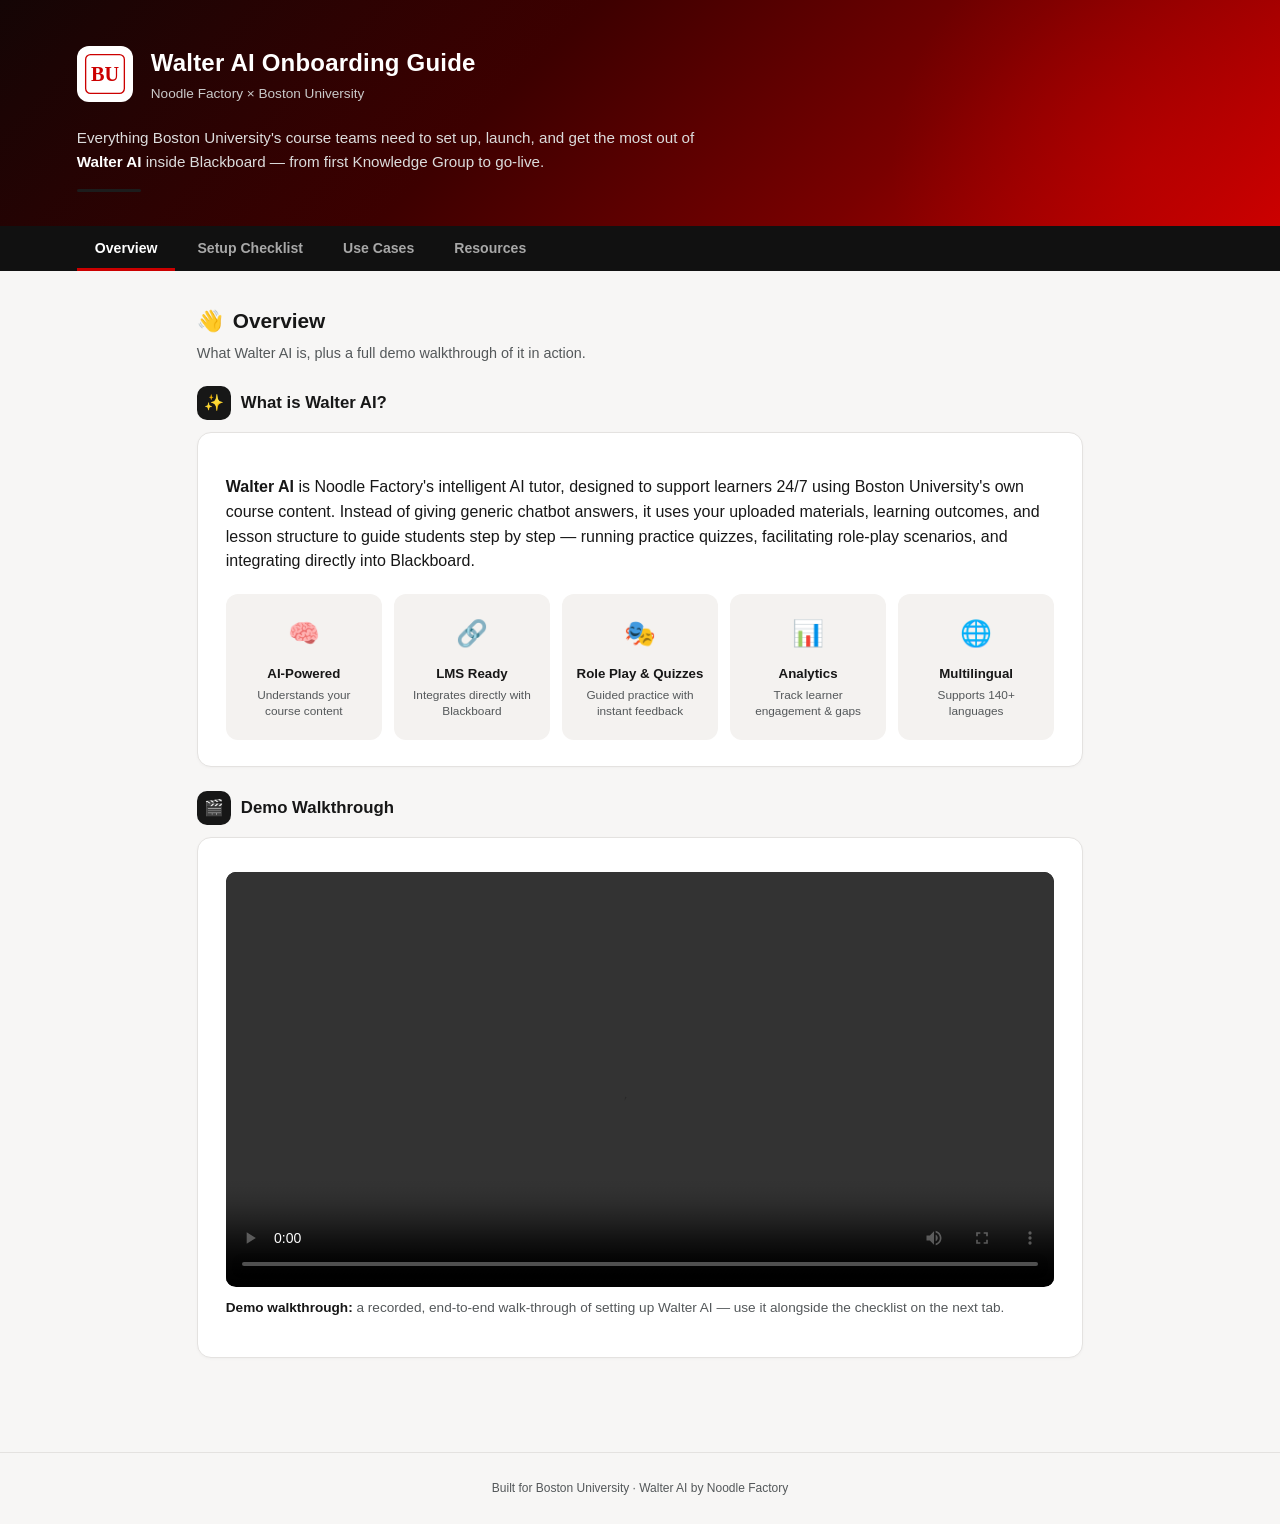
==== index.html @ 7cc189f0 "adjust assets" ====
<!DOCTYPE html>
<html lang="en">
<head>
<meta charset="UTF-8">
<meta name="viewport" content="width=device-width, initial-scale=1.0">
<title>Walter AI Onboarding Guide — Boston University</title>
<link rel="stylesheet" href="css/style.css">
</head>
<body>

<div class="hero">
  <div class="hero-top">
    <div class="hero-logo"><svg viewBox="0 0 100 100" xmlns="http://www.w3.org/2000/svg" role="img" aria-label="Boston University logo" style="width:100%;height:100%;display:block;"><rect x="2" y="2" width="96" height="96" rx="14" fill="#ffffff"/><rect x="6" y="6" width="88" height="88" rx="11" fill="none" stroke="#CC0000" stroke-width="3"/><text x="50" y="67" font-family="Georgia, 'Times New Roman', serif" font-weight="700" font-size="46" text-anchor="middle" fill="#CC0000">BU</text></svg></div>
    <div class="hero-titles">
      <h1>Walter AI Onboarding Guide</h1>
      <p>Noodle Factory × Boston University</p>
    </div>
  </div>
  <div class="hero-strap">
    Everything Boston University's course teams need to set up, launch, and get the most out of <strong>Walter AI</strong> inside Blackboard — from first Knowledge Group to go-live.
  </div>
  <div class="gold-stripe"></div>
</div>

<div class="tabbar">
  <button class="tabbtn active" data-tab="overview">Overview</button>
  <button class="tabbtn" data-tab="checklist">Setup Checklist</button>
  <button class="tabbtn" data-tab="usecases">Use Cases</button>
  <button class="tabbtn" data-tab="resources">Resources</button>
</div>

<main>

  <!-- ===================== OVERVIEW ===================== -->
  <section class="panel active" id="panel-overview">
    <div class="panel-header">
      <div class="ph-title"><span class="ph-emoji">👋</span>Overview</div>
      <p class="ph-sub">What Walter AI is, plus a full demo walkthrough of it in action.</p>
    </div>
    <div class="section-label"><span class="label-badge">✨</span><h2>What is Walter AI?</h2></div>
    <div class="card">
      <p><strong>Walter AI</strong> is Noodle Factory's intelligent AI tutor, designed to support learners 24/7 using Boston University's own course content. Instead of giving generic chatbot answers, it uses your uploaded materials, learning outcomes, and lesson structure to guide students step by step — running practice quizzes, facilitating role-play scenarios, and integrating directly into Blackboard.</p>
      <div class="feature-grid">
        <div class="feature-card"><span class="fi">🧠</span><h4>AI-Powered</h4><p>Understands your course content</p></div>
        <div class="feature-card"><span class="fi">🔗</span><h4>LMS Ready</h4><p>Integrates directly with Blackboard</p></div>
        <div class="feature-card"><span class="fi">🎭</span><h4>Role Play &amp; Quizzes</h4><p>Guided practice with instant feedback</p></div>
        <div class="feature-card"><span class="fi">📊</span><h4>Analytics</h4><p>Track learner engagement &amp; gaps</p></div>
        <div class="feature-card"><span class="fi">🌐</span><h4>Multilingual</h4><p>Supports 140+ languages</p></div>
      </div>
    </div>

    <div class="section-label"><span class="label-badge">🎬</span><h2>Demo Walkthrough</h2></div>
    <div class="card">
      <div class="video-wrap">
        <video controls preload="metadata" src="video/demo.mp4"></video>
        <p class="video-caption"><strong>Demo walkthrough:</strong> a recorded, end-to-end walk-through of setting up Walter AI — use it alongside the checklist on the next tab.</p>
      </div>
    </div>
  </section>

  <!-- ===================== CHECKLIST ===================== -->
  <section class="panel" id="panel-checklist">
    <div class="panel-header">
      <div class="ph-title"><span class="ph-emoji">✅</span>Setup Checklist</div>
      <p class="ph-sub">Track your rollout step by step — progress is saved automatically.</p>
    </div>
    <div class="card">
      <div class="progress-wrap">
        <div class="progress-track"><div class="progress-fill" id="progressFill"></div></div>
        <div class="progress-label" id="progressLabel">0 / 0</div>
        <button class="reset-btn" id="resetBtn">Reset</button>
      </div>

      <div class="group">
        <div class="group-title">Account Setup</div>
        <div class="item" data-id="acc-1">
          <div class="checkbox"><svg viewBox="0 0 24 24" fill="none"><path d="M4 12l5 5L20 6" stroke="#fff" stroke-width="3" stroke-linecap="round" stroke-linejoin="round"/></svg></div>
          <div class="item-body">
            <div class="item-title">Confirm your Blackboard course page already exists</div>
            <div class="item-desc">Walter AI attaches to an existing course shell — make sure the Blackboard course is created and you have Instructor/admin rights before connecting anything. <a href="https://noodlefactory-support.notion.site/Connect-to-Blackboard-LMS-2e9a6979da7e81f7b10ae6149ef7530c" target="_blank" rel="noopener">Learn more →</a></div>
          </div>
        </div>
        <div class="item" data-id="acc-2">
          <div class="checkbox"><svg viewBox="0 0 24 24" fill="none"><path d="M4 12l5 5L20 6" stroke="#fff" stroke-width="3" stroke-linecap="round" stroke-linejoin="round"/></svg></div>
          <div class="item-body">
            <div class="item-title">Add Walter AI Admin for lecturers</div>
            <div class="item-desc">Add the "Walter AI Admin" content item to the course — this opens the Admin Portal for configuring content, and is teacher-only; students never see it. <a href="https://noodlefactory-support.notion.site/Using-Walter-AI-in-Blackboard-2e9a6979da7e815e81c4ee70937e17c3" target="_blank" rel="noopener">Learn more →</a></div>
          </div>
        </div>
        <div class="item" data-id="acc-3">
          <div class="checkbox"><svg viewBox="0 0 24 24" fill="none"><path d="M4 12l5 5L20 6" stroke="#fff" stroke-width="3" stroke-linecap="round" stroke-linejoin="round"/></svg></div>
          <div class="item-body">
            <div class="item-title">Add Walter AI Tutor for students — but keep it hidden for now</div>
            <div class="item-desc">Add the "Walter AI Tutor" content item so it's ready to go, but don't publish or release it to students yet. It should stay hidden until every item below is configured and tested — students should only ever see a finished tutor. <a href="https://noodlefactory-support.notion.site/Using-Walter-AI-in-Blackboard-2e9a6979da7e815e81c4ee70937e17c3" target="_blank" rel="noopener">Learn more →</a></div>
          </div>
        </div>
      </div>

      <div class="group">
        <div class="group-title">Agent Setup</div>
        <div class="item" data-id="agent-1">
          <div class="checkbox"><svg viewBox="0 0 24 24" fill="none"><path d="M4 12l5 5L20 6" stroke="#fff" stroke-width="3" stroke-linecap="round" stroke-linejoin="round"/></svg></div>
          <div class="item-body">
            <div class="item-title">Create Knowledge Groups</div>
            <div class="item-desc">Knowledge Groups are the containers your course content lives in — group by subject, module, or chapter (e.g. a master group with per-chapter subgroups). <a href="https://noodlefactory-support.notion.site/Creating-Knowledge-Groups-287a6979da7e80f19b41c14761d9bd9e" target="_blank" rel="noopener">Learn more →</a></div>
          </div>
        </div>
        <div class="item" data-id="agent-2">
          <div class="checkbox"><svg viewBox="0 0 24 24" fill="none"><path d="M4 12l5 5L20 6" stroke="#fff" stroke-width="3" stroke-linecap="round" stroke-linejoin="round"/></svg></div>
          <div class="item-body">
            <div class="item-title">Upload documents</div>
            <div class="item-desc">Feed each Knowledge Group your actual course material — upload documents, import a website URL, or pull content straight from your Blackboard course. <a href="https://noodlefactory-support.notion.site/Set-Up-Contextual-Chat-248a6979da7e8156a537c81ea41c8495" target="_blank" rel="noopener">Learn more →</a></div>
          </div>
        </div>
        <div class="item" data-id="agent-3">
          <div class="checkbox"><svg viewBox="0 0 24 24" fill="none"><path d="M4 12l5 5L20 6" stroke="#fff" stroke-width="3" stroke-linecap="round" stroke-linejoin="round"/></svg></div>
          <div class="item-body">
            <div class="item-title">Set Learning Outcomes for each Knowledge Group</div>
            <div class="item-desc">Generate outcomes from your documents or write them from scratch — they shape how the AI answers, how quizzes/role plays get generated, and how progress is tracked. <a href="https://noodlefactory-support.notion.site/Set-Learning-Outcomes-249a6979da7e819084b8fad161dad56a" target="_blank" rel="noopener">Learn more →</a></div>
          </div>
        </div>
      </div>

      <div class="group">
        <div class="group-title">Activities</div>
        <div class="item" data-id="act-1">
          <div class="checkbox"><svg viewBox="0 0 24 24" fill="none"><path d="M4 12l5 5L20 6" stroke="#fff" stroke-width="3" stroke-linecap="round" stroke-linejoin="round"/></svg></div>
          <div class="item-body">
            <div class="item-title">Build a Quiz Activity</div>
            <div class="item-desc">In the Admin Portal, open the <strong>Activities tab</strong> in the left panel and create a quiz — generate questions from your documents or a question bank. <a href="https://noodlefactory-support.notion.site/Build-Quiz-249a6979da7e814d8e5de4a913466c26" target="_blank" rel="noopener">Learn more →</a></div>
          </div>
        </div>
        <div class="item" data-id="act-2">
          <div class="checkbox"><svg viewBox="0 0 24 24" fill="none"><path d="M4 12l5 5L20 6" stroke="#fff" stroke-width="3" stroke-linecap="round" stroke-linejoin="round"/></svg></div>
          <div class="item-body">
            <div class="item-title">Create a Role Play</div>
            <div class="item-desc">Same <strong>Activities tab</strong> — describe the AI's role and the learner's role, write a scenario, and set the skills you want assessed. <a href="https://noodlefactory-support.notion.site/Create-Role-Play-249a6979da7e8191824efd196bafa2dd" target="_blank" rel="noopener">Learn more →</a></div>
          </div>
        </div>
      </div>

      <div class="group">
        <div class="group-title">Agent Settings</div>
        <div class="item" data-id="set-1">
          <div class="checkbox"><svg viewBox="0 0 24 24" fill="none"><path d="M4 12l5 5L20 6" stroke="#fff" stroke-width="3" stroke-linecap="round" stroke-linejoin="round"/></svg></div>
          <div class="item-body">
            <div class="item-title">Brand logo &amp; Agent Persona</div>
            <div class="item-desc">This one's yours to shape — add a logo and pick whichever persona best fits how you want the tutor to come across. There's no single "correct" setup here, so feel free to customize and adjust it over time. <a href="https://noodlefactory-support.notion.site/Customising-Your-AI-Agent-Setup-249a6979da7e81f1a958fc0e4b9984d5" target="_blank" rel="noopener">Learn more →</a></div>
          </div>
        </div>
        <div class="item" data-id="set-2">
          <div class="checkbox"><svg viewBox="0 0 24 24" fill="none"><path d="M4 12l5 5L20 6" stroke="#fff" stroke-width="3" stroke-linecap="round" stroke-linejoin="round"/></svg></div>
          <div class="item-body">
            <div class="item-title">Avatar Image &amp; Webchat Interface</div>
            <div class="item-desc">Choose an avatar and style the webchat however suits your course best — colors, look, and feel are entirely up to you to customize. <a href="https://noodlefactory-support.notion.site/Curating-the-Web-Chat-interface-249a6979da7e81b3b955ce7bcbd61e2d" target="_blank" rel="noopener">Learn more →</a></div>
          </div>
        </div>
        <div class="item" data-id="set-3">
          <div class="checkbox"><svg viewBox="0 0 24 24" fill="none"><path d="M4 12l5 5L20 6" stroke="#fff" stroke-width="3" stroke-linecap="round" stroke-linejoin="round"/></svg></div>
          <div class="item-body">
            <div class="item-title">Chat Behavior — name, welcome image &amp; greeting</div>
            <div class="item-desc">Give your AI Assistant its own name, welcome image, and greeting — however you'd like students to first experience it. Customize as much or as little as fits your course. <a href="https://noodlefactory-support.notion.site/Managing-AI-Chat-Behaviour-249a6979da7e811e9abfc80ec72db0a7" target="_blank" rel="noopener">Learn more →</a></div>
          </div>
        </div>
      </div>

      <div class="group">
        <div class="group-title">Launch</div>
        <div class="item" data-id="launch-1">
          <div class="checkbox"><svg viewBox="0 0 24 24" fill="none"><path d="M4 12l5 5L20 6" stroke="#fff" stroke-width="3" stroke-linecap="round" stroke-linejoin="round"/></svg></div>
          <div class="item-body">
            <div class="item-title">Unhide Walter AI Tutor</div>
            <div class="item-desc">Once everything above is configured and tested in Learner View, publish/release the "Walter AI Tutor" item in Blackboard so students can finally see it.</div>
          </div>
        </div>
      </div>
    </div>
  </section>

  <!-- ===================== USE CASES ===================== -->
  <section class="panel" id="panel-usecases">
    <div class="panel-header">
      <div class="ph-title"><span class="ph-emoji">🧭</span>Use Cases</div>
      <p class="ph-sub">Pick a use case to see exactly where to find it and how to set it up.</p>
    </div>
    <div class="uc-pills" id="ucPills">
      <button class="uc-pill" data-uc="roleplay" style="--c:#CC0000"><span class="badge" style="background:#CC0000">🎭</span>Role Play</button>
      <button class="uc-pill" data-uc="quizzes" style="--c:#3a3a3a"><span class="badge" style="background:#3a3a3a">✓</span>Quizzes</button>
      <button class="uc-pill" data-uc="essay" style="--c:#5b6770"><span class="badge" style="background:#5b6770">✎</span>Essay</button>
      <button class="uc-pill" data-uc="deeplink" style="--c:#1C1C1C"><span class="badge" style="background:#1C1C1C">🔗</span>Walter AI-Activity Chooser</button>
      <button class="uc-pill" data-uc="benefits" style="--c:#1E7A4C"><span class="badge" style="background:#1E7A4C">💡</span>How would students benefit from it?</button>
      <button class="uc-pill" data-uc="troubleshooting" style="--c:#B15C1E"><span class="badge" style="background:#B15C1E">🛠️</span>Troubleshooting</button>
    </div>

    <div class="uc-detail" data-uc="roleplay">
      <div class="uc-head"><span class="badge-lg" style="background:#CC0000">🎭</span><h2>Role Play</h2></div>
      <p class="uc-tagline">Simulate real-world conversations so students practice before it counts.</p>
      <div class="uc-locate">📍 Find it in: Admin Portal → left panel → <code>Activities tab</code> → Create Role Play</div>
      <ol class="uc-steps">
        <li>Go to the <strong>Activities tab</strong> in the left panel of the Admin Portal.</li>
        <li>Click <strong>Create Role Play</strong>.</li>
        <li>Describe the AI Assistant's role and the learner's role.</li>
        <li>Write (or use AI-Assist for) a scenario description — you can link supporting documents.</li>
        <li>Set skills assessment criteria: what's being evaluated, a description, and an optional score.</li>
        <li>Optionally add a custom avatar for each role.</li>
        <li>Test it: in Learner View, type "role play," pick the scenario, and confirm to begin.</li>
      </ol>
      <div class="uc-links">
        <a href="https://noodlefactory-support.notion.site/Create-Role-Play-249a6979da7e8191824efd196bafa2dd" target="_blank" rel="noopener">Create Role Play guide →</a>
        <a href="https://noodlefactory-support.notion.site/Role-Play-Tutorial-269a6979da7e80cab30ed2c2049630dc" target="_blank" rel="noopener">Role Play video tutorial →</a>
        <a href="https://noodlefactory-support.notion.site/Watch-Role-Play-in-Action-2b1a6979da7e8056a330e43ef19c001d" target="_blank" rel="noopener">Watch Role Play in Action →</a>
      </div>
    </div>

    <div class="uc-detail" data-uc="quizzes">
      <div class="uc-head"><span class="badge-lg" style="background:#3a3a3a">✓</span><h2>Quizzes</h2></div>
      <p class="uc-tagline">Auto-generate quizzes and instant feedback straight from your own course content.</p>
      <div class="uc-locate">📍 Find it in: Admin Portal → left panel → <code>Activities tab</code> → Create a Quiz</div>
      <ol class="uc-steps">
        <li>Go to the <strong>Activities tab</strong> in the left panel of the Admin Portal.</li>
        <li>Click <strong>Create a Quiz</strong>.</li>
        <li>Choose a quiz type: conversational, one-question-at-a-time, or show-all.</li>
        <li>Choose a question source: generate from documents, pull from a question bank, import a test, or import from an integrated source.</li>
        <li>Pick question types — multiple choice, checkbox, bullet, table, short answer, or essay.</li>
        <li>Optional: turn it into a <strong>Conversational Quiz</strong> for a back-and-forth format instead of a static test.</li>
      </ol>
      <div class="uc-links">
        <a href="https://noodlefactory-support.notion.site/Build-Quiz-249a6979da7e814d8e5de4a913466c26" target="_blank" rel="noopener">Build Quiz guide →</a>
        <a href="https://noodlefactory-support.notion.site/Creating-Conversational-Quiz-249a6979da7e81ef9e89c9b6271ca8d5" target="_blank" rel="noopener">Conversational Quiz guide →</a>
      </div>
    </div>

    <div class="uc-detail" data-uc="essay">
      <div class="uc-head"><span class="badge-lg" style="background:#5b6770">✎</span><h2>Essay</h2></div>
      <p class="uc-tagline">Grade written responses consistently with AI-assisted, rubric-based scoring.</p>
      <ol class="uc-steps">
        <li>Add an <strong>Essay</strong> question type inside a Quiz Activity (Activities tab).</li>
        <li>Turn on rubric-based grading for that question.</li>
        <li>Pick a rubric format: description-only, or a full breakdown with per-criterion max scores.</li>
        <li>Write specific, concrete rubric criteria — this is what keeps AI grading consistent.</li>
        <li>Review learner submissions and the AI's suggested feedback before releasing grades.</li>
      </ol>
      <div class="uc-links">
        <a href="https://noodlefactory-support.notion.site/Rubric-Based-Grading-249a6979da7e817abbb1ecfd50447ef2" target="_blank" rel="noopener">Rubric-Based Grading guide →</a>
        <a href="https://noodlefactory-support.notion.site/Reviewing-Learners-Submission-249a6979da7e8184a358fd4f185718da" target="_blank" rel="noopener">Reviewing Submissions guide →</a>
      </div>
    </div>

    <div class="uc-detail" data-uc="deeplink">
      <div class="uc-head"><span class="badge-lg" style="background:#1C1C1C">🔗</span><h2>Deep Linking</h2></div>
      <p class="uc-tagline">Let instructors drop a Tutor, a specific Quiz, or a specific Role Play straight into a Blackboard page — not just one generic chat link.</p>

      <h3 style="font-size:.92rem;margin:18px 0 6px;">What's the Activity Chooser?</h3>
      <p class="muted" style="margin-bottom:14px;">When an instructor adds a <strong>"Walter AI Activity"</strong> content item in Blackboard, a picker called the <strong>Activity Chooser</strong> pops up. Instead of always linking to the general Walter AI Tutor chat, the instructor can choose exactly what that link opens:</p>
      <table class="uc-deeplink-table">
        <tr><th>Choice</th><th>Opens for the student</th></tr>
        <tr><td><strong>Walter AI Tutor</strong></td><td>Open-ended tutoring/Q&amp;A — the general chat experience.</td></tr>
        <tr><td><strong>Specific Knowledge Group</strong></td><td>Launches the Tutor scoped to just one Knowledge Group, so answers stay focused on that topic's material only.</td></tr>
        <tr><td><strong>Specific Quiz</strong></td><td>Launches directly into one chosen quiz, skipping any menu.</td></tr>
        <tr><td><strong>Specific Role Play</strong></td><td>Launches directly into one chosen role-play scenario.</td></tr>
      </table>

      <h3 style="font-size:.92rem;margin:18px 0 6px;">General Tutor vs. Specific Knowledge Group vs. Quick Help</h3>
      <p class="muted" style="margin-bottom:14px;">Inside the Activity Chooser, the <strong>Walter AI Tutor</strong> section actually offers a few different scopes to link to — pick based on how focused you want the conversation to be. <em>Note: the top-level "General Tutor" option is temporarily missing from the Activity Chooser while our dev team restores it. It's coming back, but the guidance below already applies.</em></p>
      <table class="uc-deeplink-table">
        <tr><th>Option</th><th>When to use it</th></tr>
        <tr><td><strong>General Tutor</strong></td><td>Links to the full Walter AI Tutor with access to every Knowledge Group in the course. Best for one general help button — e.g. on a course homepage — when you don't want to scope students to a single topic.</td></tr>
        <tr><td><strong>Specific Knowledge Group</strong></td><td>Links directly into that one Knowledge Group. Best when you're embedding help on a specific module or topic page and want answers scoped to just that material, with no risk of the AI pulling in unrelated chapters. <em>Heads up: because it's already scoped to a topic, Walter AI may start tutoring on it right away instead of sitting idle like a general chatbot waiting for a question — expected behavior, not a bug.</em></td></tr>
        <tr><td><strong>Quick Help</strong></td><td>Links to a quick chat for asking anything about the course or a topic — no lesson or Knowledge Group attached. Best when students just need to confirm or ask about information, rather than work through a full lesson.</td></tr>
      </table>

      <h3 style="font-size:.92rem;margin:18px 0 6px;">Adding one in Blackboard</h3>
      <ol class="uc-steps">
        <li><strong>(Faculty, per course)</strong> In your course, go to Build Content (Original course view) or Content Market (Ultra course view).</li>
        <li>Select <strong>Walter AI - Activity Chooser</strong>.</li>
        <li>In the Activity Chooser that appears, pick Walter AI Tutor, Specific Knowledge Group, Specific Quiz, or Specific Role Play.</li>
        <li>Save and publish — the link now sits exactly where you placed it in the course, opening exactly what you chose.</li>
      </ol>
      <div class="uc-links">
        <a href="https://noodlefactory-support.notion.site/Understanding-Deep-Linking-2efa6979da7e80a1a07fc9fc70e4c4dc" target="_blank" rel="noopener">Understanding Deep Linking →</a>
        <a href="https://noodlefactory-support.notion.site/Connect-to-Blackboard-LMS-2e9a6979da7e81f7b10ae6149ef7530c" target="_blank" rel="noopener">Connect to Blackboard LMS →</a>
      </div>
    </div>

    <div class="uc-detail" data-uc="benefits">
      <div class="uc-head"><span class="badge-lg" style="background:#1E7A4C">💡</span><h2>How Would Students Benefit From It?</h2></div>
      <p class="uc-tagline">The honest answer for when a student asks "why not just use ChatGPT?"</p>
      <p class="muted" style="margin-bottom:14px;">Students already have general AI tools, and that's fine — Walter AI isn't trying to compete with that. The difference is what it's built on and what it actually does for them:</p>
      <div class="feature-grid" style="grid-template-columns:repeat(3,1fr);">
        <div class="feature-card"><span class="fi">🎯</span><h4>Aligned to This Course</h4><p>Answers come from the actual course materials, learning outcomes, and lesson structure — not a generic internet answer that may not match how it's taught here.</p></div>
        <div class="feature-card"><span class="fi">🧭</span><h4>Proactively Guides</h4><p>Rather than a blank chat box waiting for questions, it can point students to the right quiz, role play, or Knowledge Group — actively steering their study instead of just responding to it.</p></div>
        <div class="feature-card"><span class="fi">📊</span><h4>Visible Progress</h4><p>Learner Insights surfaces engagement and knowledge gaps, so both students and instructors can see where extra practice is actually needed.</p></div>
      </div>
      <h3 style="font-size:.92rem;margin:20px 0 6px;">Learner Insights</h3>
      <p class="muted" style="margin-bottom:10px;">A dashboard showing how students are actually engaging — completion, quiz performance, and where the class is struggling — so the value isn't just a promise, it's visible.</p>

      <div style="border:1px solid var(--line); border-radius:12px; padding:18px 20px; background:#fbfbfa;">
        <p style="margin:0 0 12px; font-size:.72rem; font-weight:700; letter-spacing:.04em; text-transform:uppercase; color:var(--gray);">Illustrative mockup — based on the actual Walter AI Insights dashboard</p>

        <div style="display:grid; grid-template-columns:repeat(3,1fr); gap:12px; margin-bottom:16px;">
          <div style="background:#fff; border:1px solid var(--line); border-radius:10px; padding:14px 16px;">
            <p style="margin:0 0 6px; font-size:.78rem; color:var(--gray);">Total Questions Asked</p>
            <p style="margin:0; font-size:1.4rem; font-weight:800; color:var(--ink);">525</p>
          </div>
          <div style="background:#fff; border:1px solid var(--line); border-radius:10px; padding:14px 16px;">
            <p style="margin:0 0 6px; font-size:.78rem; color:var(--gray);">Quiz Submissions</p>
            <p style="margin:0; font-size:1.4rem; font-weight:800; color:var(--ink);">19</p>
          </div>
          <div style="background:#fff; border:1px solid var(--line); border-radius:10px; padding:14px 16px;">
            <p style="margin:0 0 6px; font-size:.78rem; color:var(--gray);">Role Play Submissions</p>
            <p style="margin:0; font-size:1.4rem; font-weight:800; color:var(--ink);">24</p>
          </div>
        </div>

        <div style="background:#fff; border:1px solid var(--line); border-radius:10px; padding:16px 18px; margin-bottom:16px;">
          <p style="margin:0 0 10px; font-weight:700; font-size:.9rem;">Learner Overview</p>
          <div style="display:grid; grid-template-columns:1fr 1fr 1.3fr; gap:16px; font-size:.82rem;">
            <div>
              <p style="margin:0 0 6px; font-weight:700; color:var(--ink-soft);">Progress Highlights</p>
              <p style="margin:0 0 4px; color:var(--gray);">Completed Part 1 on bonding and structure</p>
              <p style="margin:0 0 4px; color:var(--gray);">Completed Part 2 on kinetics concepts</p>
              <p style="margin:0; color:var(--gray);">Showing persistence by starting core topics</p>
            </div>
            <div>
              <p style="margin:0 0 6px; font-weight:700; color:var(--ink-soft);">Recommendations</p>
              <p style="margin:0 0 4px; color:var(--gray);">Review notes from Parts 1–2 and write 3 key ideas</p>
              <p style="margin:0; color:var(--gray);">Start Part 3 and complete just the first section</p>
            </div>
            <div>
              <p style="margin:0 0 6px; font-weight:700; color:var(--ink-soft);">Insights</p>
              <p style="margin:0; color:var(--gray);">"You've made a solid start by finishing the first two parts of the course... Focusing on one small task at a time will help you keep moving forward."</p>
            </div>
          </div>
        </div>

        <div style="background:#fff; border:1px solid var(--line); border-radius:10px; padding:16px 18px; margin-bottom:16px;">
          <p style="margin:0 0 10px; font-weight:700; font-size:.9rem;">Learner Progress</p>
          <table class="uc-deeplink-table" style="margin:0;">
            <tr><th>Name</th><th>Progress</th><th>Feedback</th></tr>
            <tr><td>Science and Engineering</td><td style="color:#b8860b;">In Progress</td><td>—</td></tr>
            <tr><td style="padding-left:20px;">Part 1: Bonding, Structure and Defects</td><td style="color:#1e7a4c;">Completed</td><td><button class="fb-trigger" onclick="openFeedback('part1')">View Feedback →</button></td></tr>
            <tr><td style="padding-left:20px;">Part 2: Kinetics</td><td style="color:#1e7a4c;">Completed</td><td><button class="fb-trigger" onclick="openFeedback('part2')">View Feedback →</button></td></tr>
            <tr><td style="padding-left:20px;">Part 3: Phase Diagrams and Microstructural Evolution</td><td style="color:#1e7a4c;">Completed</td><td><button class="fb-trigger" onclick="openFeedback('part3')">View Feedback →</button></td></tr>
            <tr><td style="padding-left:20px;">Part 4: Mechanical Behavior of Materials</td><td style="color:var(--gray);">Not Completed</td><td>—</td></tr>
            <tr><td style="padding-left:20px;">Part 5: Electrochemistry</td><td style="color:var(--gray);">Not Completed</td><td>—</td></tr>
          </table>
          <p style="margin:8px 0 0; font-size:.78rem; color:var(--gray);">Click "View Feedback" to see the kind of write-up Walter AI generates per part.</p>
        </div>

        <div style="background:#fff; border:1px solid var(--line); border-radius:10px; padding:16px 18px; margin-bottom:16px;">
          <p style="margin:0 0 10px; font-weight:700; font-size:.9rem;">Submissions</p>
          <table class="uc-deeplink-table" style="margin:0; font-size:.78rem;">
            <tr><th>Exercise Name</th><th>Type</th><th>Submission Date</th><th>Highest Score</th><th>First Attempt</th></tr>
            <tr><td>Job Interview</td><td>Role Play</td><td>24/07/2026 10:51 AM</td><td>18 / 65</td><td>18 / 65</td></tr>
            <tr><td>Bonding, Structure, and Defects Essay</td><td>Quiz</td><td>24/07/2026 10:38 AM</td><td>89.5 / 100</td><td>89.5 / 100</td></tr>
            <tr><td>Chemical Engineering Role Play</td><td>Role Play</td><td>23/07/2026 11:28 PM</td><td>93 / 100</td><td>7 / 100</td></tr>
            <tr><td>Test Role Play</td><td>Role Play</td><td>02/07/2026 12:57 PM</td><td>20 / 90</td><td>20 / 90</td></tr>
            <tr><td>Sales Pitch</td><td>Role Play</td><td>17/06/2026 11:20 AM</td><td>41 / 100</td><td>41 / 100</td></tr>
            <tr><td>Test Reflection Activity</td><td>Role Play</td><td>06/05/2026 11:10 AM</td><td>76 / 100</td><td>76 / 100</td></tr>
            <tr><td>Math Quiz I</td><td>Quiz</td><td>31/03/2026 02:10 PM</td><td>1 / 2</td><td>0 / 2</td></tr>
          </table>
        </div>

      </div>
    </div>

    <div id="fbOverlay" class="fb-backdrop" onclick="if(event.target===this)this.classList.remove('open')">
      <div class="fb-panel">
        <button class="fb-close" onclick="document.getElementById('fbOverlay').classList.remove('open')">×</button>
        <h3>View Feedback</h3>
        <p id="fbDate" style="margin:-8px 0 12px; font-size:.78rem; color:var(--gray);"></p>
        <div class="fb-rule"></div>
        <div id="fbContent"></div>
      </div>
    </div>

    <div class="uc-detail" data-uc="troubleshooting">
      <div class="uc-head"><span class="badge-lg" style="background:#B15C1E">🛠️</span><h2>Troubleshooting</h2></div>
      <p class="uc-tagline">The issues that come up most — usually a settings tweak, not a rebuild.</p>
      <table class="uc-deeplink-table">
        <tr><th>Issue</th><th>What's happening</th><th>How to fix it</th></tr>
        <tr><td><strong>Doesn't stick to course content</strong> / <strong>Answers are too long</strong></td><td>The AI answers from general knowledge instead of staying inside the uploaded materials, or responses read like essays when students just wanted a quick answer.</td><td>Both are persona-level tweaks (e.g. an explicit instruction like "only answer using the uploaded course materials" or "keep answers short unless asked to go deeper"), and it's not something course teams can adjust themselves from the Admin Portal — reach out to Noodle Factory and we'll tune the persona for you.</td></tr>
        <tr><td><strong>Answers before being asked</strong></td><td>Students see Walter AI jump straight into tutoring on a topic instead of waiting quietly for a question — this isn't random, it happens when the link used was to a <strong>Specific Knowledge Group</strong> rather than General Tutor or Quick Help, so the AI is already scoped to that topic and starts guiding right away.</td><td>If you want a plain, wait-for-a-question experience instead, link to general Walter AI Tutor.</td></tr>
      </table>

      <h3 style="font-size:.92rem;margin:18px 0 6px;">What is Agent Persona?</h3>
      <p class="muted">Agent Persona is a natural-language description of how Walter AI should behave — tone, response length, boundaries, and personality. It's the first place to look whenever the AI's tone, scope, or verbosity feels off.</p>
      <p class="muted" style="margin-top:10px;">Boston University currently has a set of existing personas that course teams can pick from directly in the Admin Portal. Tuning or writing the actual persona instructions — tightening scope, shortening responses, or anything more custom — isn't self-service; that's done on Noodle Factory's side, so just let us know what you need.</p>
    </div>
  </section>

  <!-- ===================== RESOURCES ===================== -->
  <section class="panel" id="panel-resources">
    <div class="panel-header">
      <div class="ph-title"><span class="ph-emoji">📚</span>Resources</div>
      <p class="ph-sub">A few curated links to go deeper — not an exhaustive list.</p>
    </div>
    <div class="res-grid">
      <a class="res-card" href="https://noodlefactory-support.notion.site/Noodle-Factory-Help-Centre-200a6979da7e8006b8a6e990f16232c5" target="_blank" rel="noopener">
        <div class="res-icon">🏠</div>
        <h3>Help Centre</h3>
        <p>The full Noodle Factory knowledge base — every guide referenced in this page lives here.</p>
      </a>
      <a class="res-card" href="https://noodlefactory-support.notion.site/Free-Course-Creating-Your-AI-Tutor-with-Noodle-Factory-2eaa6979da7e806fba34fe4dbf447cd6" target="_blank" rel="noopener">
        <div class="res-icon">🎓</div>
        <h3>Free Course</h3>
        <p>A self-paced, 9-module certification on building and launching an AI tutor.</p>
      </a>
      <a class="res-card" href="https://noodlefactory-support.notion.site/New-Releases-247a6979da7e80a3a505e9189a3b1e6a" target="_blank" rel="noopener">
        <div class="res-icon">🆕</div>
        <h3>New Releases</h3>
        <p>What's changed recently — new features, fixes, and LMS integration updates.</p>
      </a>
      <a class="res-card" href="mailto:support@noodlefactory.ai">
        <div class="res-icon">✉️</div>
        <h3>Contact Support</h3>
        <p>Email the Noodle Factory team directly at support@noodlefactory.ai.</p>
      </a>
    </div>
  </section>

</main>

<footer>Built for Boston University · Walter AI by Noodle Factory</footer>




<script src="js/custom.js"></script>
</body>
</html>
---- css/style.css ----
:root{
  --red:#CC0000;
  --red-dark:#990000;
  --gold:#1C1C1C;
  --ink:#171717;
  --ink-soft:#3a3a3a;
  --gray:#54585A;
  --line:#e4e2e0;
  --bg:#f7f6f5;
  --card:#ffffff;
}
*{box-sizing:border-box;}
body{
  margin:0;
  font-family:-apple-system,BlinkMacSystemFont,"Segoe UI",Roboto,Helvetica,Arial,sans-serif;
  background:var(--bg);
  color:var(--ink);
  line-height:1.55;
}
a{color:var(--red-dark);text-decoration:none;}
a:hover{text-decoration:underline;}

/* ---------- Hero ---------- */
.hero{
  background:linear-gradient(135deg,#140505 0%, #3d0000 40%, #7a0000 70%, #cc0000 100%);
  color:#fff;
  padding:44px 6vw 34px;
  position:relative;
  overflow:hidden;
}
.hero::after{
  content:"";
  position:absolute;
  right:-10%;
  top:-40%;
  width:520px;height:520px;
  background:radial-gradient(circle, rgba(204,0,0,0.35), transparent 70%);
  pointer-events:none;
}
.hero-top{
  display:flex;
  align-items:center;
  gap:18px;
  position:relative;
  z-index:1;
}
.hero-logo{
  width:56px;height:56px;
  background:#fff;
  border-radius:12px;
  display:flex;
  align-items:center;
  justify-content:center;
  padding:6px;
  flex-shrink:0;
}
.hero-logo img{width:100%;height:100%;object-fit:contain;}
.hero-titles h1{
  margin:0;
  font-size:1.5rem;
  font-weight:700;
  letter-spacing:.2px;
}
.hero-titles p{
  margin:2px 0 0;
  font-size:.85rem;
  color:#c9c9c9;
  font-weight:500;
}
.hero-strap{
  position:relative;
  z-index:1;
  margin-top:22px;
  max-width:640px;
  font-size:.95rem;
  color:#dcdcdc;
}
.hero-strap strong{color:#fff;}

/* thin decorative gold stripe — restrained, single use */
.gold-stripe{
  height:3px;
  background:var(--gold);
  width:64px;
  margin-top:16px;
  border-radius:2px;
  position:relative;
  z-index:1;
}

/* ---------- Tabs ---------- */
.tabbar{
  display:flex;
  gap:4px;
  background:#111111;
  padding:0 6vw;
  overflow-x:auto;
}
.tabbtn{
  appearance:none;
  background:none;
  border:none;
  color:#a8a8a8;
  font-size:.88rem;
  font-weight:600;
  padding:14px 18px 12px;
  cursor:pointer;
  border-bottom:3px solid transparent;
  white-space:nowrap;
  transition:color .15s, border-color .15s;
}
.tabbtn:hover{color:#fff;}
.tabbtn.active{color:#fff;border-bottom-color:var(--red);}

main{
  max-width:1040px;
  margin:0 auto;
  padding:34px 6vw 70px;
}
.panel{display:none;}
.panel.active{display:block;animation:fadeIn .25s ease;}
@keyframes fadeIn{from{opacity:0;transform:translateY(4px);}to{opacity:1;transform:translateY(0);}}

.card{
  background:var(--card);
  border:1px solid var(--line);
  border-radius:14px;
  padding:26px 28px;
  margin-bottom:24px;
  box-shadow:0 1px 3px rgba(0,0,0,.03);
}
.card h2{margin:0 0 10px;font-size:1.15rem;}
.card h3{margin:0 0 8px;font-size:1rem;}
.muted{color:var(--gray);font-size:.88rem;}

/* ---------- Feature pills (Overview) ---------- */
.pill-grid{
  display:flex;
  flex-wrap:wrap;
  gap:10px;
  margin-top:16px;
}
.feature-pill{
  display:flex;
  align-items:center;
  gap:8px;
  background:#fbeceb;
  color:var(--red-dark);
  border:1px solid #f3d2cf;
  border-radius:999px;
  padding:8px 16px;
  font-size:.82rem;
  font-weight:600;
}
.feature-pill .dot{
  width:6px;height:6px;border-radius:50%;
  background:var(--red);
  flex-shrink:0;
}

/* ---------- Video ---------- */
.video-wrap{margin-top:8px;}
video{
  width:100%;
  border-radius:10px;
  background:#000;
  display:block;
}
.video-caption{
  margin-top:10px;
  font-size:.85rem;
  color:var(--gray);
}
.video-caption strong{color:var(--ink);}

.setup-link-note{
  display:flex;
  align-items:center;
  gap:10px;
  background:#faf5e9;
  border:1px solid #f0e1bd;
  border-radius:10px;
  padding:12px 16px;
  margin-top:18px;
  font-size:.85rem;
}
.setup-link-note .tag{
  background:var(--gold);
  color:#ffffff;
  font-weight:700;
  font-size:.68rem;
  letter-spacing:.03em;
  padding:3px 8px;
  border-radius:5px;
  flex-shrink:0;
  text-transform:uppercase;
}

/* ---------- Checklist ---------- */
.progress-wrap{
  display:flex;
  align-items:center;
  gap:14px;
  margin-bottom:26px;
}
.progress-track{
  flex:1;
  height:10px;
  background:#ecebe9;
  border-radius:999px;
  overflow:hidden;
}
.progress-fill{
  height:100%;
  width:0%;
  background:linear-gradient(90deg,var(--red),var(--red-dark));
  border-radius:999px;
  transition:width .3s ease;
}
.progress-label{
  font-size:.82rem;
  font-weight:700;
  color:var(--ink-soft);
  white-space:nowrap;
  min-width:74px;
  text-align:right;
}
.reset-btn{
  background:none;
  border:1px solid var(--line);
  color:var(--gray);
  font-size:.75rem;
  padding:6px 12px;
  border-radius:8px;
  cursor:pointer;
}
.reset-btn:hover{border-color:var(--gray);color:var(--ink);}

.group{margin-bottom:22px;}
.group-title{
  font-size:.72rem;
  font-weight:800;
  letter-spacing:.08em;
  text-transform:uppercase;
  color:var(--red-dark);
  margin-bottom:10px;
}
.item{
  display:flex;
  gap:14px;
  align-items:flex-start;
  background:var(--card);
  border:1px solid var(--line);
  border-radius:12px;
  padding:14px 16px;
  margin-bottom:8px;
  cursor:pointer;
  transition:border-color .15s, background .15s;
}
.item:hover{border-color:#d8b8b4;}
.item.checked{background:#fbf8f2;border-color:#e9c9a9;}
.checkbox{
  width:20px;height:20px;
  border-radius:6px;
  border:2px solid #c8c6c3;
  flex-shrink:0;
  margin-top:2px;
  display:flex;
  align-items:center;
  justify-content:center;
  transition:background .15s, border-color .15s;
}
.item.checked .checkbox{background:var(--red);border-color:var(--red);}
.checkbox svg{width:12px;height:12px;opacity:0;transition:opacity .1s;}
.item.checked .checkbox svg{opacity:1;}
.item-body{flex:1;}
.item-title{
  font-weight:700;
  font-size:.92rem;
  margin-bottom:3px;
}
.item.checked .item-title{color:var(--gray);text-decoration:line-through;text-decoration-color:#d8b8b4;}
.item-desc{font-size:.83rem;color:var(--gray);}
.item-desc a{font-weight:600;white-space:nowrap;}

/* ---------- Use cases ---------- */
.uc-pills{
  display:flex;
  flex-wrap:wrap;
  gap:10px;
  margin-bottom:24px;
}
.uc-pill{
  display:flex;
  align-items:center;
  gap:8px;
  border:1.5px solid var(--line);
  background:#fff;
  padding:10px 18px;
  border-radius:999px;
  font-size:.85rem;
  font-weight:700;
  cursor:pointer;
  color:var(--ink-soft);
  transition:all .15s;
}
.uc-pill .badge{
  width:22px;height:22px;
  border-radius:50%;
  display:flex;align-items:center;justify-content:center;
  font-size:.75rem;
  color:#fff;
  flex-shrink:0;
}
.uc-pill.active{
  border-color:transparent;
  color:#fff;
}
.uc-detail{
  background:var(--card);
  border:1px solid var(--line);
  border-radius:14px;
  padding:28px;
  display:none;
}
.uc-detail.active{display:block;animation:fadeIn .2s ease;}
.uc-head{display:flex;align-items:center;gap:14px;margin-bottom:6px;}
.uc-head .badge-lg{
  width:40px;height:40px;border-radius:12px;
  display:flex;align-items:center;justify-content:center;
  font-size:1.2rem;color:#fff;flex-shrink:0;
}
.uc-head h2{margin:0;font-size:1.2rem;}
.uc-tagline{color:var(--gray);font-size:.9rem;margin:0 0 8px;}
.uc-locate{
  display:inline-flex;
  align-items:center;
  gap:8px;
  background:#f4f2f0;
  border-radius:8px;
  padding:8px 12px;
  font-size:.8rem;
  color:var(--ink-soft);
  margin-bottom:18px;
}
.uc-locate code{
  background:#e9e6e3;
  padding:2px 6px;
  border-radius:5px;
  font-size:.78rem;
}
.uc-steps{margin:0;padding-left:0;list-style:none;counter-reset:step;}
.uc-steps li{
  counter-increment:step;
  display:flex;
  gap:12px;
  margin-bottom:12px;
  font-size:.88rem;
}
.uc-steps li::before{
  content:counter(step);
  flex-shrink:0;
  width:24px;height:24px;
  border-radius:50%;
  background:var(--ink);
  color:#fff;
  font-size:.75rem;
  font-weight:700;
  display:flex;align-items:center;justify-content:center;
}
.uc-deeplink-table{
  width:100%;
  border-collapse:collapse;
  margin:16px 0 20px;
  font-size:.82rem;
}
.uc-deeplink-table th,.uc-deeplink-table td{
  border:1px solid var(--line);
  padding:8px 10px;
  text-align:left;
}
.uc-deeplink-table th{background:#faf9f8;font-weight:700;}
.uc-links{margin-top:18px;display:flex;gap:16px;flex-wrap:wrap;font-size:.85rem;font-weight:600;}

/* ---------- Resources ---------- */
.res-grid{
  display:grid;
  grid-template-columns:repeat(auto-fit,minmax(220px,1fr));
  gap:16px;
}
.res-card{
  display:block;
  background:var(--card);
  border:1px solid var(--line);
  border-radius:14px;
  padding:22px 20px;
  text-decoration:none;
  color:var(--ink);
  transition:border-color .15s, transform .15s;
}
.res-card:hover{border-color:var(--red);transform:translateY(-2px);}
.res-icon{
  width:40px;height:40px;
  border-radius:10px;
  background:#fbeceb;
  color:var(--red-dark);
  display:flex;align-items:center;justify-content:center;
  margin-bottom:12px;
  font-size:1.1rem;
}
.res-card h3{margin:0 0 4px;font-size:.95rem;}
.res-card p{margin:0;font-size:.8rem;color:var(--gray);}

footer{
  text-align:center;
  padding:26px;
  font-size:.75rem;
  color:var(--gray);
  border-top:1px solid var(--line);
}

@media(max-width:600px){
  .hero{padding:32px 5vw 26px;}
  main{padding:26px 5vw 60px;}
  .card{padding:20px;}
}

/* ---------- Panel headers ---------- */
.panel-header{margin-bottom:22px;}
.panel-header .ph-title{
  display:flex;align-items:center;gap:10px;
  font-size:1.3rem;font-weight:800;color:var(--ink);
}
.panel-header .ph-emoji{font-size:1.3rem;line-height:1;}
.panel-header .ph-sub{margin:4px 0 0;color:var(--gray);font-size:.9rem;}

/* ---------- Section labels (sit above a card) ---------- */
.section-label{display:flex;align-items:center;gap:10px;margin:0 0 12px;}
.section-label .label-badge{
  width:34px;height:34px;border-radius:10px;
  background:var(--ink);color:#fff;
  display:flex;align-items:center;justify-content:center;
  font-size:1rem;flex-shrink:0;
}
.section-label h2{margin:0;font-size:1.05rem;}

/* ---------- Feature grid (replaces old pill grid) ---------- */
.feature-grid{
  display:grid;
  grid-template-columns:repeat(5,1fr);
  gap:12px;
  margin-top:20px;
}
.feature-card{
  background:#f4f2f0;
  border-radius:12px;
  padding:20px 12px;
  text-align:center;
}
.feature-card .fi{font-size:1.6rem;margin-bottom:10px;display:block;}
.feature-card h4{margin:0 0 4px;font-size:.83rem;font-weight:700;color:var(--ink);}
.feature-card p{margin:0;font-size:.74rem;color:var(--gray);line-height:1.35;}
@media(max-width:820px){.feature-grid{grid-template-columns:repeat(3,1fr);}}
@media(max-width:600px){.feature-grid{grid-template-columns:repeat(2,1fr);}}

/* ---------- Feedback overlay (mockup) ---------- */
.fb-backdrop{
  display:none;
  position:fixed; inset:0;
  background:rgba(20,15,14,0.45);
  z-index:1000;
}
.fb-backdrop.open{display:block;}
.fb-panel{
  position:fixed; top:0; right:0; bottom:0;
  width:min(420px, 92vw);
  background:#fff;
  box-shadow:-8px 0 24px rgba(0,0,0,.15);
  padding:26px 26px 30px;
  overflow-y:auto;
  transform:translateX(100%);
  transition:transform .25s ease;
}
.fb-backdrop.open .fb-panel{transform:translateX(0);}
.fb-panel h3{margin:0 0 12px;font-size:1.1rem;}
.fb-panel .fb-rule{height:2px;background:var(--red);width:100%;margin-bottom:16px;}
.fb-panel p{font-size:.85rem;color:var(--ink-soft);line-height:1.5;}
.fb-panel .fb-label{font-weight:700;color:var(--ink);margin:14px 0 6px;font-size:.85rem;}
.fb-panel .fb-bullet{margin:0 0 4px;color:var(--gray);font-size:.85rem;}
.fb-close{
  position:absolute; top:22px; right:22px;
  background:none; border:none; font-size:1.3rem; cursor:pointer; color:var(--gray);
  line-height:1;
}
.fb-trigger{
  background:none;border:none;color:var(--red-dark);font-weight:600;font-size:.82rem;cursor:pointer;padding:0;
}
.fb-trigger:hover{text-decoration:underline;}
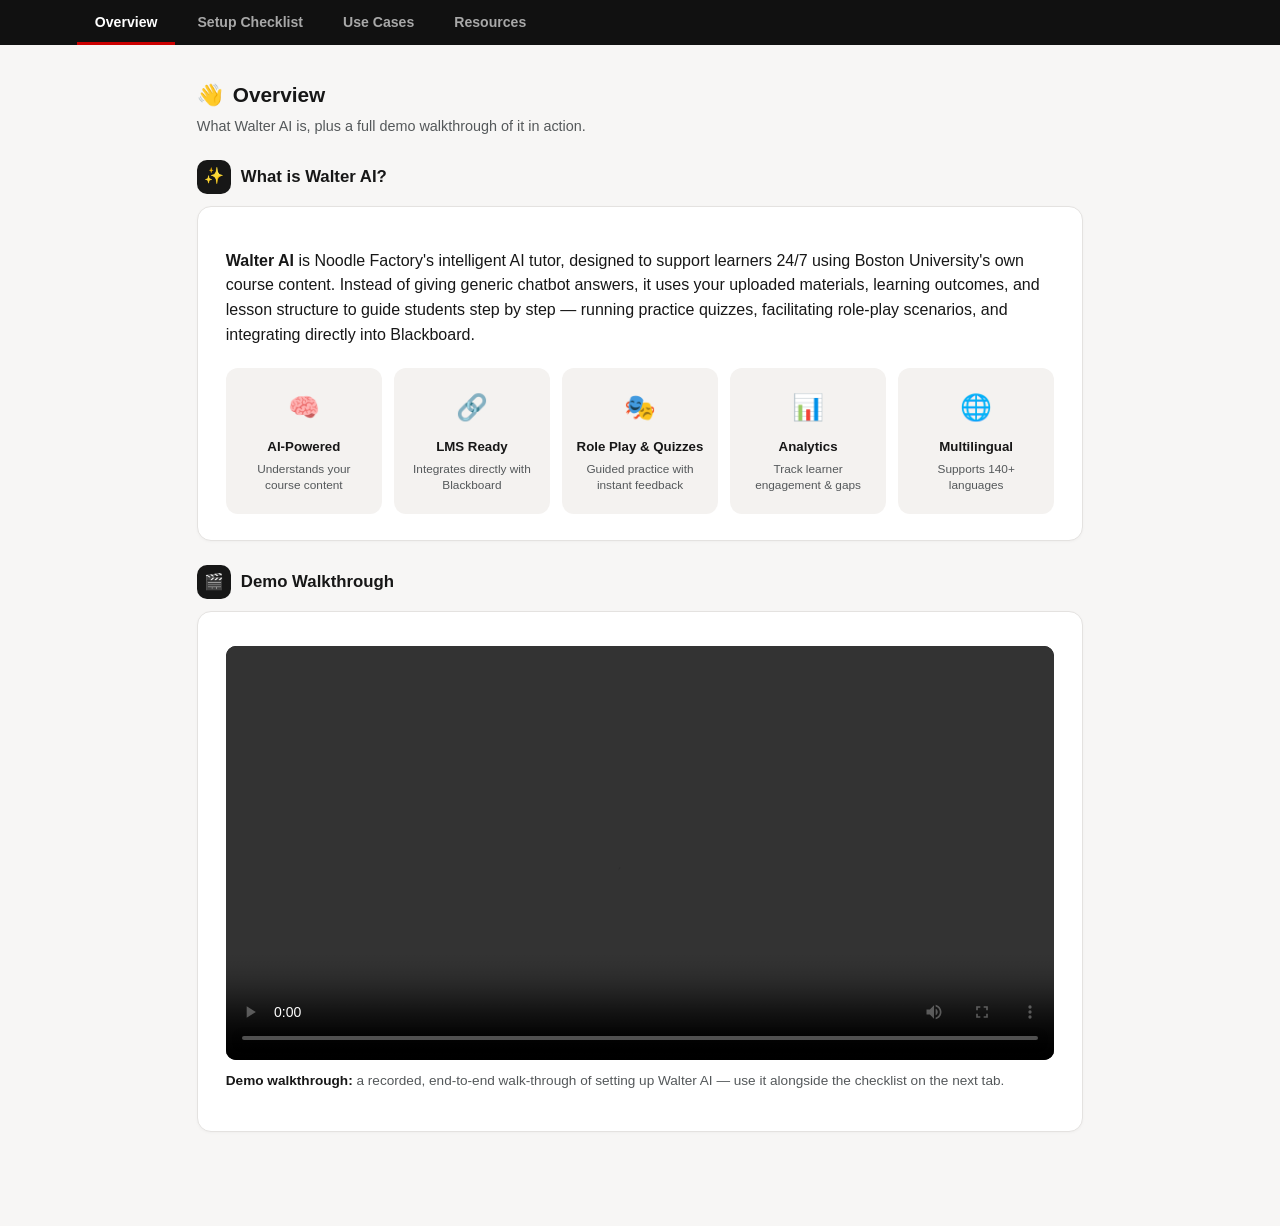
==== commit 1ed9d71f: "rem hero and footer" ====
--- a/index.html
+++ b/index.html
@@ -7,20 +7,6 @@
 <link rel="stylesheet" href="css/style.css">
 </head>
 <body>
-
-<div class="hero">
-  <div class="hero-top">
-    <div class="hero-logo"><svg viewBox="0 0 100 100" xmlns="http://www.w3.org/2000/svg" role="img" aria-label="Boston University logo" style="width:100%;height:100%;display:block;"><rect x="2" y="2" width="96" height="96" rx="14" fill="#ffffff"/><rect x="6" y="6" width="88" height="88" rx="11" fill="none" stroke="#CC0000" stroke-width="3"/><text x="50" y="67" font-family="Georgia, 'Times New Roman', serif" font-weight="700" font-size="46" text-anchor="middle" fill="#CC0000">BU</text></svg></div>
-    <div class="hero-titles">
-      <h1>Walter AI Onboarding Guide</h1>
-      <p>Noodle Factory × Boston University</p>
-    </div>
-  </div>
-  <div class="hero-strap">
-    Everything Boston University's course teams need to set up, launch, and get the most out of <strong>Walter AI</strong> inside Blackboard — from first Knowledge Group to go-live.
-  </div>
-  <div class="gold-stripe"></div>
-</div>
 
 <div class="tabbar">
   <button class="tabbtn active" data-tab="overview">Overview</button>
@@ -421,11 +407,6 @@
 
 </main>
 
-<footer>Built for Boston University · Walter AI by Noodle Factory</footer>
-
-
-
-
 <script src="js/custom.js"></script>
 </body>
 </html>
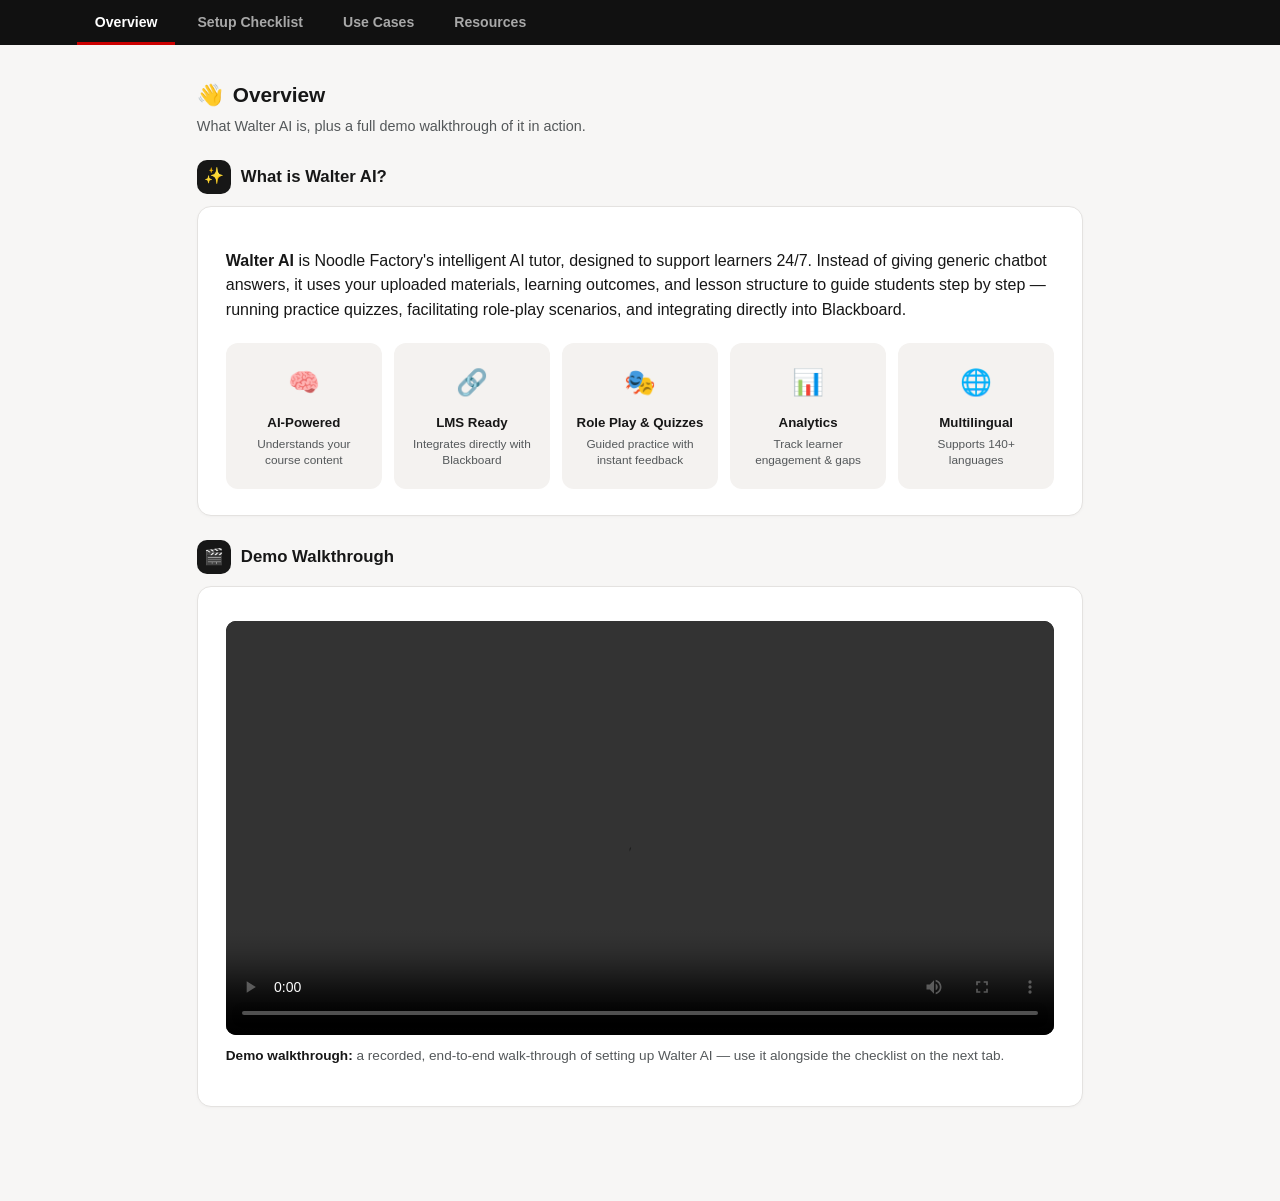
==== commit f2bdd1de: "remove Boston University refs" ====
--- a/index.html
+++ b/index.html
@@ -3,7 +3,7 @@
 <head>
 <meta charset="UTF-8">
 <meta name="viewport" content="width=device-width, initial-scale=1.0">
-<title>Walter AI Onboarding Guide — Boston University</title>
+<title>Walter AI Onboarding Guide</title>
 <link rel="stylesheet" href="css/style.css">
 </head>
 <body>
@@ -25,7 +25,7 @@
     </div>
     <div class="section-label"><span class="label-badge">✨</span><h2>What is Walter AI?</h2></div>
     <div class="card">
-      <p><strong>Walter AI</strong> is Noodle Factory's intelligent AI tutor, designed to support learners 24/7 using Boston University's own course content. Instead of giving generic chatbot answers, it uses your uploaded materials, learning outcomes, and lesson structure to guide students step by step — running practice quizzes, facilitating role-play scenarios, and integrating directly into Blackboard.</p>
+      <p><strong>Walter AI</strong> is Noodle Factory's intelligent AI tutor, designed to support learners 24/7. Instead of giving generic chatbot answers, it uses your uploaded materials, learning outcomes, and lesson structure to guide students step by step — running practice quizzes, facilitating role-play scenarios, and integrating directly into Blackboard.</p>
       <div class="feature-grid">
         <div class="feature-card"><span class="fi">🧠</span><h4>AI-Powered</h4><p>Understands your course content</p></div>
         <div class="feature-card"><span class="fi">🔗</span><h4>LMS Ready</h4><p>Integrates directly with Blackboard</p></div>
@@ -371,7 +371,7 @@
 
       <h3 style="font-size:.92rem;margin:18px 0 6px;">What is Agent Persona?</h3>
       <p class="muted">Agent Persona is a natural-language description of how Walter AI should behave — tone, response length, boundaries, and personality. It's the first place to look whenever the AI's tone, scope, or verbosity feels off.</p>
-      <p class="muted" style="margin-top:10px;">Boston University currently has a set of existing personas that course teams can pick from directly in the Admin Portal. Tuning or writing the actual persona instructions — tightening scope, shortening responses, or anything more custom — isn't self-service; that's done on Noodle Factory's side, so just let us know what you need.</p>
+      <p class="muted" style="margin-top:10px;">The university currently has a set of existing personas that course teams can pick from directly in the Admin Portal. Tuning or writing the actual persona instructions — tightening scope, shortening responses, or anything more custom — isn't self-service; that's done on Noodle Factory's side, so just let us know what you need.</p>
     </div>
   </section>
 
